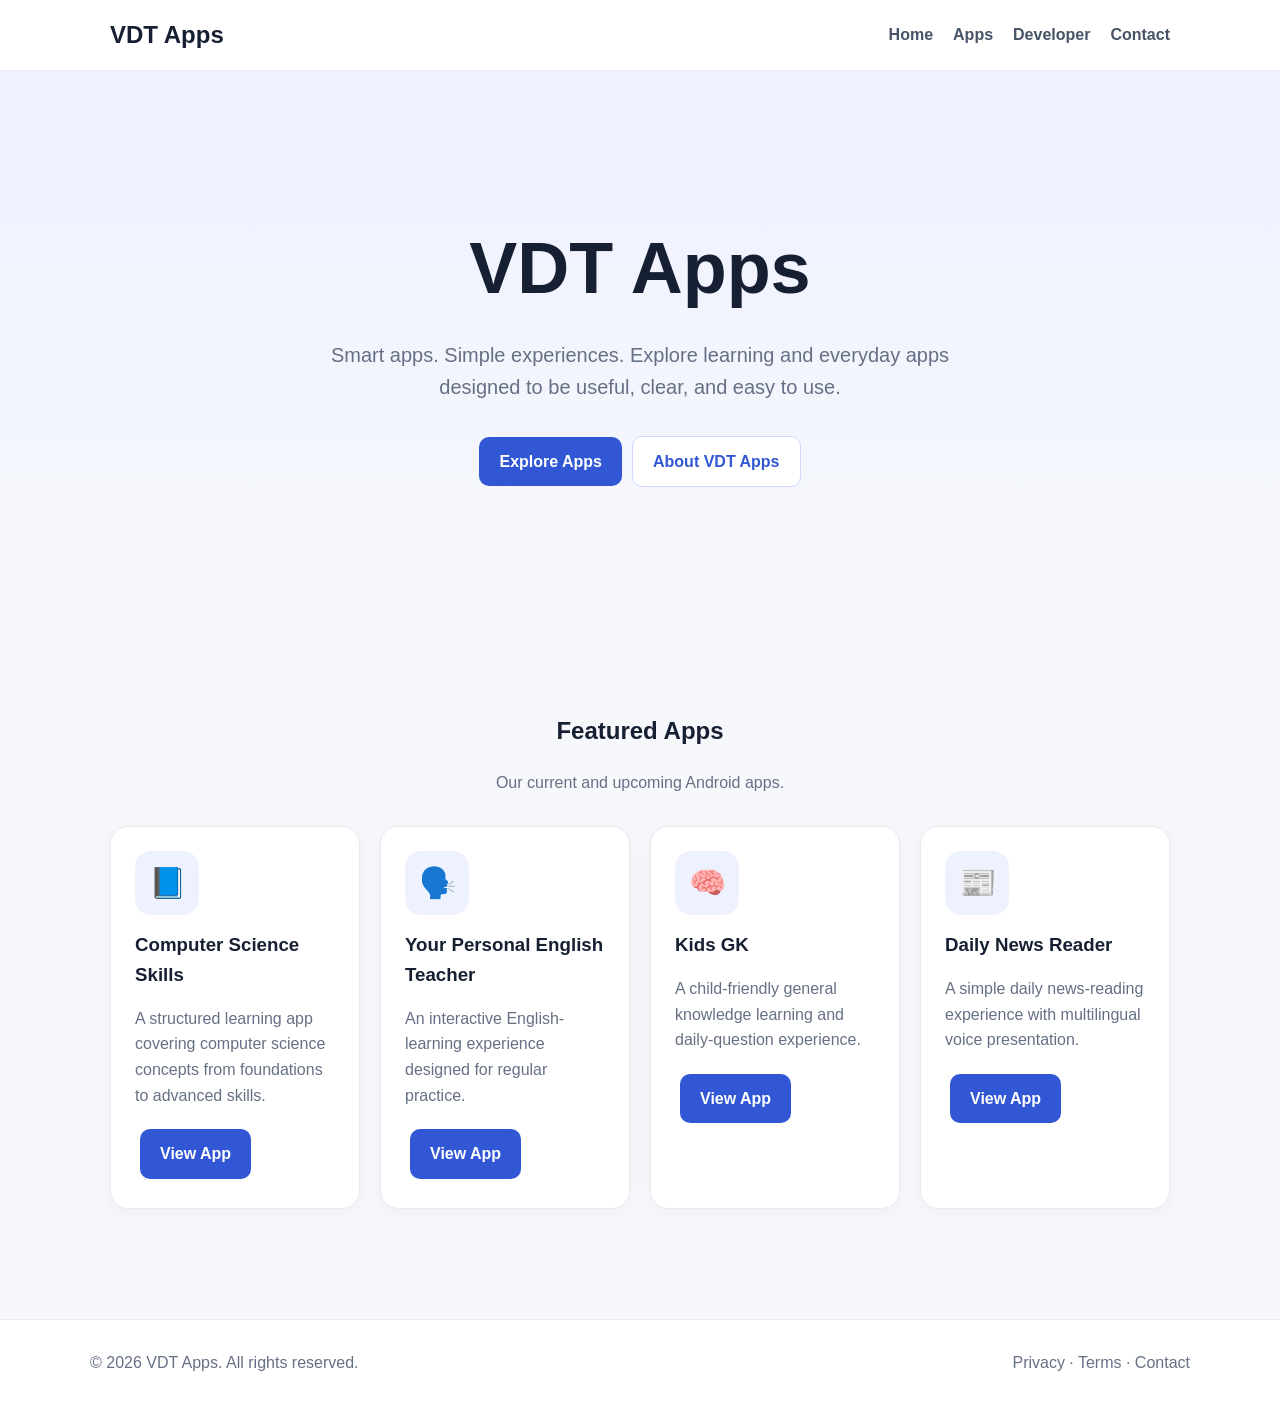
==== index.html @ edfe4ff3 "Add files via upload" ====
<!doctype html><html lang="en"><head><meta charset="utf-8"><meta name="viewport" content="width=device-width,initial-scale=1">
<title>Home | VDT Apps</title><meta name="description" content="VDT Apps creates simple, useful Android apps."><link rel="stylesheet" href="/style.css"></head><body><header class="nav"><div class="nav-inner">
<a class="brand" href="/">VDT Apps</a>
<nav class="links"><a href="/">Home</a><a href="/apps/">Apps</a><a href="/about.html">Developer</a><a href="/contact/">Contact</a></nav>
</div></header>
<section class="hero"><div class="container">
<h1>VDT Apps</h1><p>Smart apps. Simple experiences. Explore learning and everyday apps designed to be useful, clear, and easy to use.</p>
<a class="btn" href="/apps/">Explore Apps</a><a class="btn secondary" href="/about.html">About VDT Apps</a>
</div></section>
<main class="container"><div class="section-title"><h2>Featured Apps</h2><p class="muted">Our current and upcoming Android apps.</p></div>
<div class="grid">
<div class="card"><div class="icon">📘</div><h3>Computer Science Skills</h3><p class="muted">A structured learning app covering computer science concepts from foundations to advanced skills.</p><a class="btn" href="/apps/computer-science-skills/">View App</a></div>
<div class="card"><div class="icon">🗣️</div><h3>Your Personal English Teacher</h3><p class="muted">An interactive English-learning experience designed for regular practice.</p><a class="btn" href="/apps/personal-english-teacher/">View App</a></div>
<div class="card"><div class="icon">🧠</div><h3>Kids GK</h3><p class="muted">A child-friendly general knowledge learning and daily-question experience.</p><a class="btn" href="/apps/kids-gk/">View App</a></div>
<div class="card"><div class="icon">📰</div><h3>Daily News Reader</h3><p class="muted">A simple daily news-reading experience with multilingual voice presentation.</p><a class="btn" href="/apps/daily-news-reader/">View App</a></div>
</div></main>
<footer><div class="footer-inner"><div>© 2026 VDT Apps. All rights reserved.</div>
<div><a href="/privacy/">Privacy</a> · <a href="/terms/">Terms</a> · <a href="/contact/">Contact</a></div></div></footer></body></html>
---- style.css ----
:root{--bg:#f7f8fc;--card:#fff;--text:#172033;--muted:#667085;--primary:#3157d5;--border:#e7eaf0}
*{box-sizing:border-box}body{margin:0;font-family:Arial,Helvetica,sans-serif;background:var(--bg);color:var(--text);line-height:1.6}
a{color:inherit;text-decoration:none}.nav{background:#fff;border-bottom:1px solid var(--border);position:sticky;top:0;z-index:10}
.nav-inner{max-width:1100px;margin:auto;padding:16px 20px;display:flex;align-items:center;justify-content:space-between;gap:20px}
.brand{font-size:24px;font-weight:800}.links{display:flex;gap:20px;flex-wrap:wrap}.links a{color:#475467;font-weight:600}.links a:hover{color:var(--primary)}
.container{max-width:1100px;margin:auto;padding:60px 20px}.hero{padding:80px 20px;text-align:center;background:linear-gradient(180deg,#eef2ff 0%,var(--bg) 100%)}
.hero h1{font-size:clamp(42px,8vw,72px);margin:0 0 12px}.hero p{max-width:700px;margin:0 auto 28px;color:var(--muted);font-size:20px}
.btn{display:inline-block;background:var(--primary);color:white;padding:12px 20px;border-radius:10px;font-weight:700;margin:5px}.btn.secondary{background:#fff;color:var(--primary);border:1px solid #cfd6ff}
.section-title{text-align:center;margin-bottom:30px}.grid{display:grid;grid-template-columns:repeat(auto-fit,minmax(240px,1fr));gap:20px}
.card{background:var(--card);border:1px solid var(--border);border-radius:18px;padding:24px;box-shadow:0 4px 18px rgba(20,30,60,.04)}
.icon{width:64px;height:64px;border-radius:16px;background:#eef2ff;display:grid;place-items:center;font-size:30px;margin-bottom:15px}
.card h3{margin:5px 0 8px}.muted{color:var(--muted)}.page h1{font-size:42px}.page{max-width:850px;margin:auto}.page h2{margin-top:34px}
footer{margin-top:50px;background:#fff;border-top:1px solid var(--border);padding:30px 20px}.footer-inner{max-width:1100px;margin:auto;display:flex;justify-content:space-between;gap:20px;flex-wrap:wrap;color:var(--muted)}
@media(max-width:650px){.nav-inner{align-items:flex-start;flex-direction:column}.links{gap:12px}.container{padding:40px 16px}.hero{padding:60px 16px}}
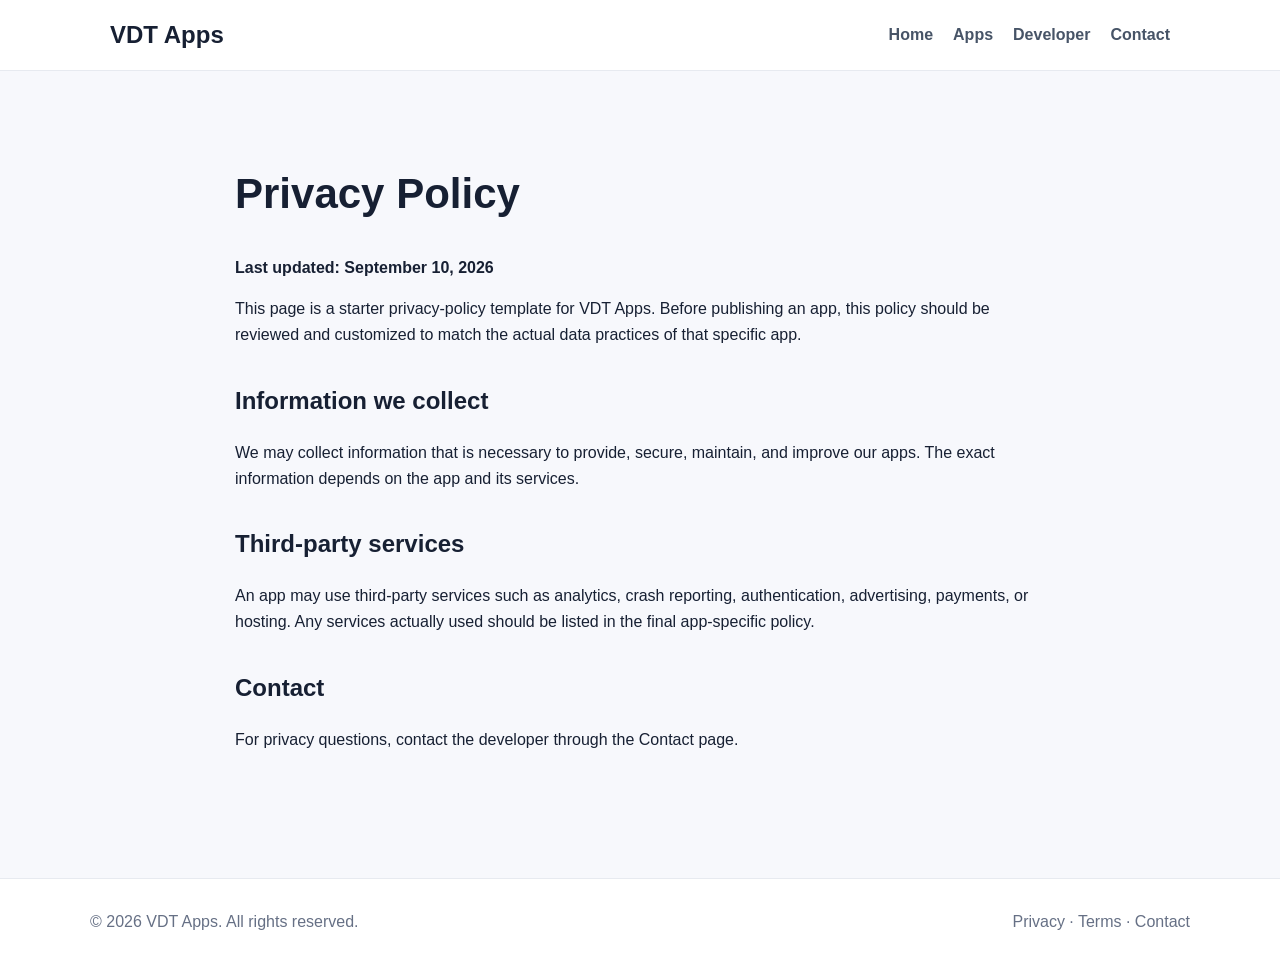
==== commit caf4a501: "Add files via upload" ====
--- a/index.html
+++ b/index.html
@@ -1,18 +1,10 @@
 <!doctype html><html lang="en"><head><meta charset="utf-8"><meta name="viewport" content="width=device-width,initial-scale=1">
-<title>Home | VDT Apps</title><meta name="description" content="VDT Apps creates simple, useful Android apps."><link rel="stylesheet" href="/style.css"></head><body><header class="nav"><div class="nav-inner">
+<title>Privacy Policy | VDT Apps</title><meta name="description" content="VDT Apps creates simple, useful Android apps."><link rel="stylesheet" href="/style.css"></head><body><header class="nav"><div class="nav-inner">
 <a class="brand" href="/">VDT Apps</a>
 <nav class="links"><a href="/">Home</a><a href="/apps/">Apps</a><a href="/about.html">Developer</a><a href="/contact/">Contact</a></nav>
-</div></header>
-<section class="hero"><div class="container">
-<h1>VDT Apps</h1><p>Smart apps. Simple experiences. Explore learning and everyday apps designed to be useful, clear, and easy to use.</p>
-<a class="btn" href="/apps/">Explore Apps</a><a class="btn secondary" href="/about.html">About VDT Apps</a>
-</div></section>
-<main class="container"><div class="section-title"><h2>Featured Apps</h2><p class="muted">Our current and upcoming Android apps.</p></div>
-<div class="grid">
-<div class="card"><div class="icon">📘</div><h3>Computer Science Skills</h3><p class="muted">A structured learning app covering computer science concepts from foundations to advanced skills.</p><a class="btn" href="/apps/computer-science-skills/">View App</a></div>
-<div class="card"><div class="icon">🗣️</div><h3>Your Personal English Teacher</h3><p class="muted">An interactive English-learning experience designed for regular practice.</p><a class="btn" href="/apps/personal-english-teacher/">View App</a></div>
-<div class="card"><div class="icon">🧠</div><h3>Kids GK</h3><p class="muted">A child-friendly general knowledge learning and daily-question experience.</p><a class="btn" href="/apps/kids-gk/">View App</a></div>
-<div class="card"><div class="icon">📰</div><h3>Daily News Reader</h3><p class="muted">A simple daily news-reading experience with multilingual voice presentation.</p><a class="btn" href="/apps/daily-news-reader/">View App</a></div>
-</div></main>
-<footer><div class="footer-inner"><div>© 2026 VDT Apps. All rights reserved.</div>
+</div></header><main class="container page"><h1>Privacy Policy</h1><p><strong>Last updated: September 10, 2026</strong></p>
+<p>This page is a starter privacy-policy template for VDT Apps. Before publishing an app, this policy should be reviewed and customized to match the actual data practices of that specific app.</p>
+<h2>Information we collect</h2><p>We may collect information that is necessary to provide, secure, maintain, and improve our apps. The exact information depends on the app and its services.</p>
+<h2>Third-party services</h2><p>An app may use third-party services such as analytics, crash reporting, authentication, advertising, payments, or hosting. Any services actually used should be listed in the final app-specific policy.</p>
+<h2>Contact</h2><p>For privacy questions, contact the developer through the Contact page.</p></main><footer><div class="footer-inner"><div>© 2026 VDT Apps. All rights reserved.</div>
 <div><a href="/privacy/">Privacy</a> · <a href="/terms/">Terms</a> · <a href="/contact/">Contact</a></div></div></footer></body></html>
